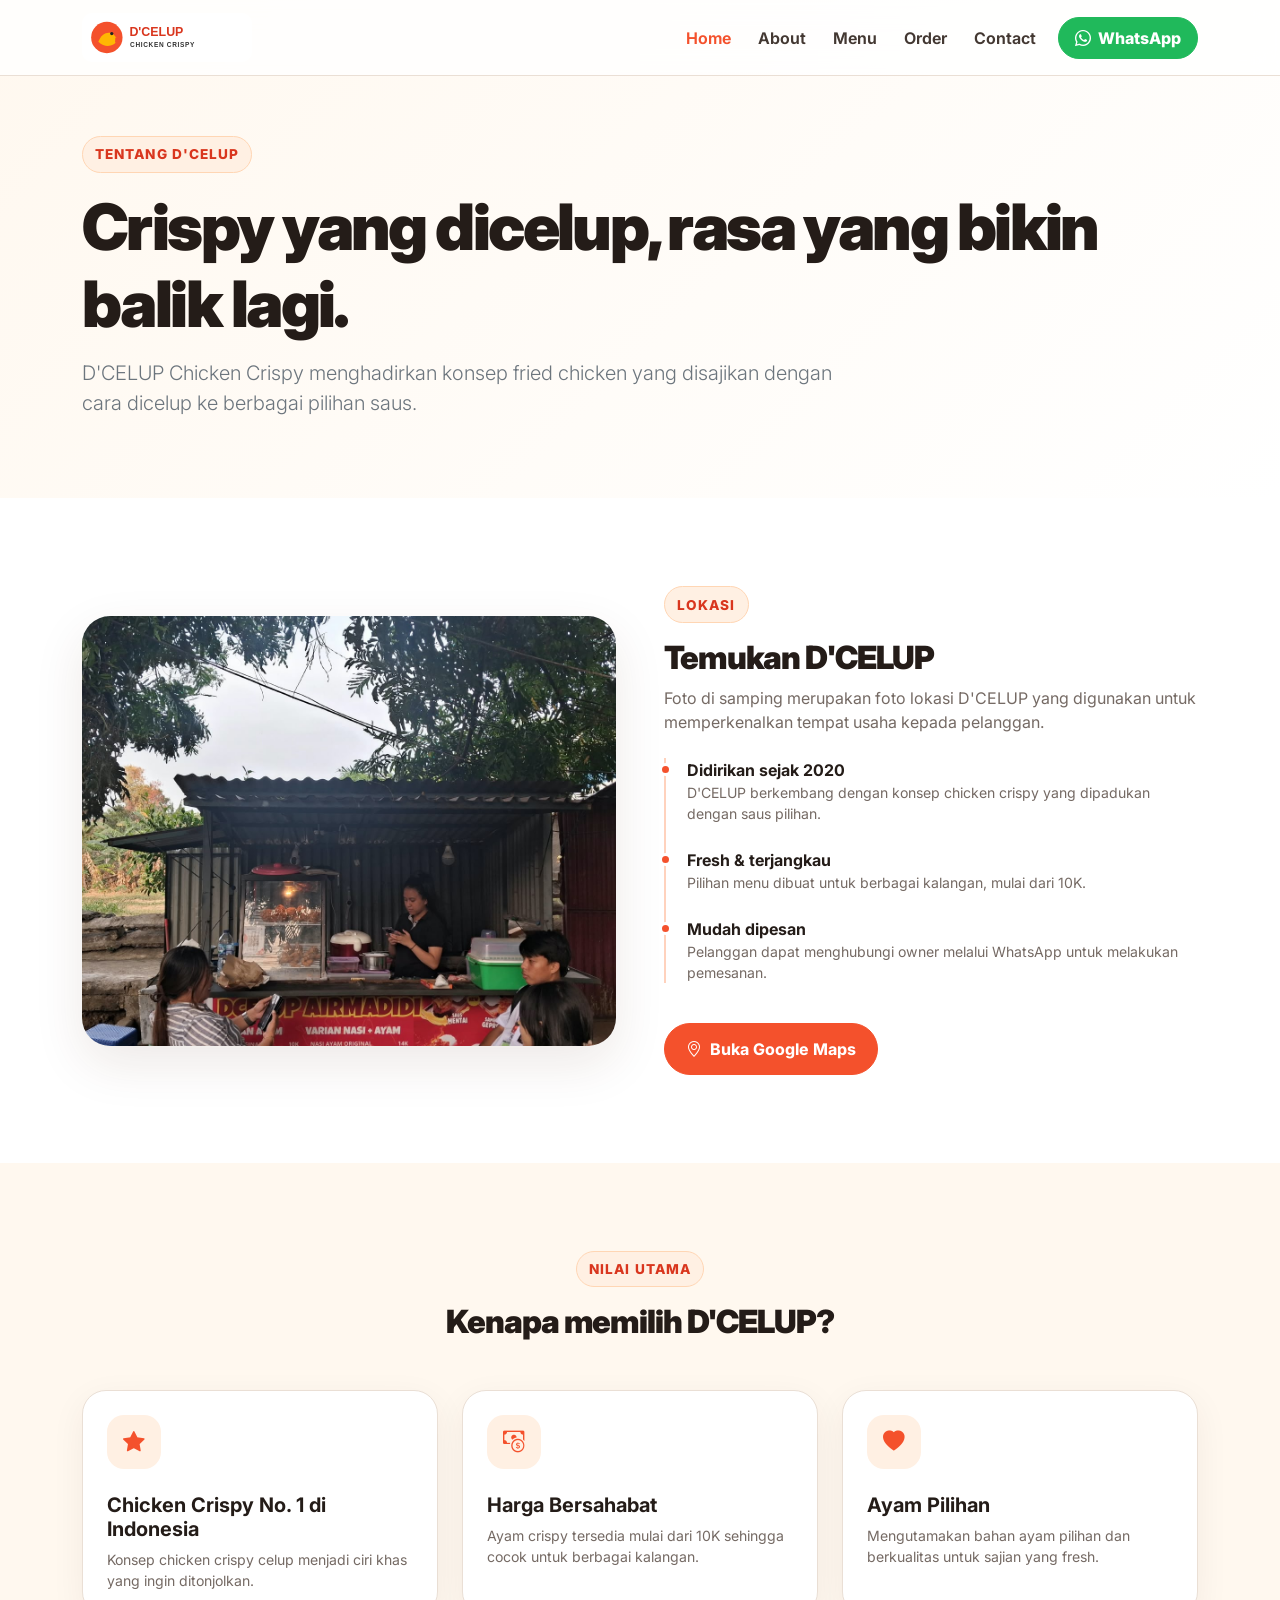
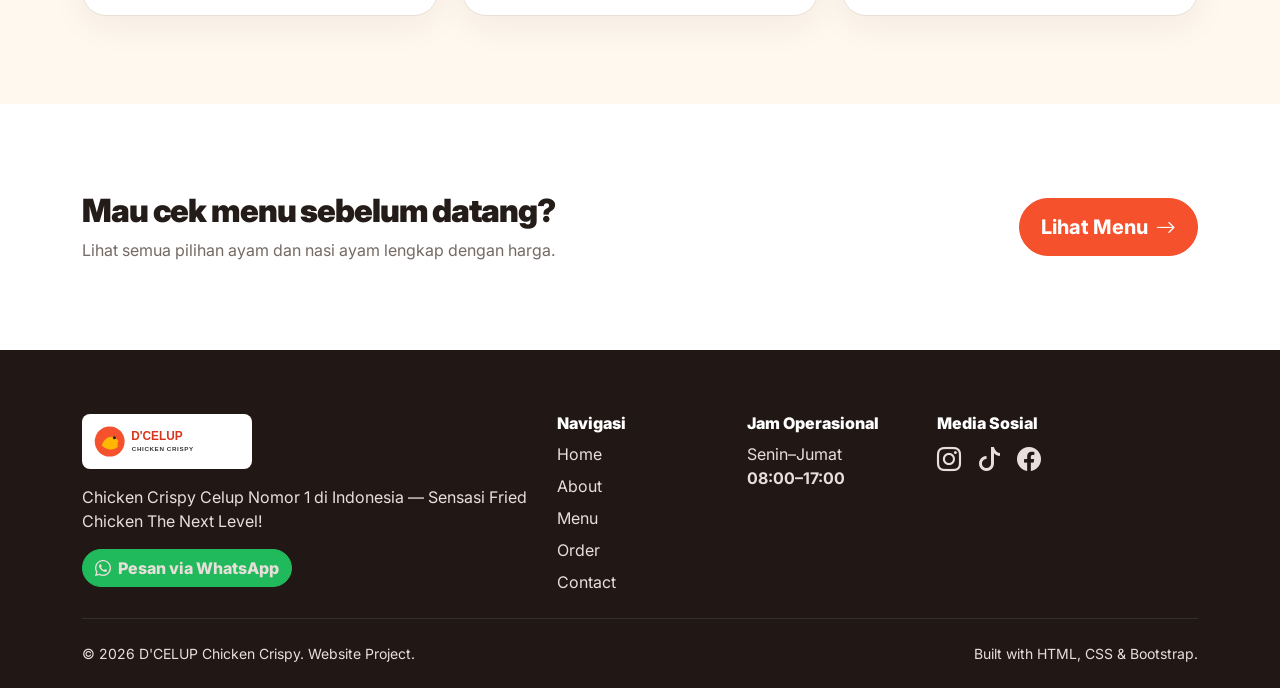
==== about.html @ a6c4eaf3 "first commit" ====
<!doctype html>
<html lang="id">

<head>
  <meta charset="utf-8">
  <meta name="viewport" content="width=device-width, initial-scale=1">
  <title>About | D'CELUP Chicken Crispy</title>

  <link href="https://cdn.jsdelivr.net/npm/bootstrap@5.3.8/dist/css/bootstrap.min.css" rel="stylesheet">
  <link rel="preconnect" href="https://fonts.googleapis.com">
  <link rel="preconnect" href="https://fonts.gstatic.com" crossorigin>
  <link href="https://fonts.googleapis.com/css2?family=Inter:wght@400;500;600;700;800;900&display=swap"
    rel="stylesheet">
  <link href="https://cdn.jsdelivr.net/npm/bootstrap-icons@1.13.1/font/bootstrap-icons.min.css" rel="stylesheet">
  <link rel="stylesheet" href="css/style.css">

</head>

<body>

  <header>
    <nav class="navbar navbar-expand-lg fixed-top">
      <div class="container">
        <a class="navbar-brand" href="index.html" aria-label="D'CELUP Home">
          <img src="images/logo.svg" alt="D'CELUP Chicken Crispy" class="brand-logo">
        </a>
        <button class="navbar-toggler" type="button" data-bs-toggle="collapse" data-bs-target="#mainNav"
          aria-controls="mainNav" aria-expanded="false" aria-label="Buka menu">
          <span class="navbar-toggler-icon"></span>
        </button>
        <div class="collapse navbar-collapse" id="mainNav">
          <ul class="navbar-nav ms-auto align-items-lg-center">
            <li class="nav-item"><a class="nav-link active" href="index.html">Home</a></li>
            <li class="nav-item"><a class="nav-link " href="about.html">About</a>
            </li>
            <li class="nav-item"><a class="nav-link " href="menu.html">Menu</a></li>
            <li class="nav-item"><a class="nav-link " href="order.html">Order</a>
            </li>
            <li class="nav-item"><a class="nav-link " href="contact.html">Contact</a>
            </li>
            <li class="nav-item ms-lg-2 mt-2 mt-lg-0">
              <a class="btn wa-btn px-3 py-2"
                href="https://wa.me/6285345034011?text=Halo D'CELUP, saya ingin memesan.%0ANama Pembeli: %0AMenu: %0AJumlah: %0AAmbil Jam Berapa: %0AKeterangan: "
                target="_blank" rel="noopener">
                <i class="bi bi-whatsapp me-1"></i> WhatsApp
              </a>
            </li>
          </ul>
        </div>
      </div>
    </nav>
  </header>

  <main>
    <section class="page-hero">
      <div class="container"><span class="kicker">Tentang D'CELUP</span>
        <h1 class="display-3 mt-3">Crispy yang dicelup, rasa yang bikin balik lagi.</h1>
        <p class="lead text-secondary mt-3" style="max-width:780px">D'CELUP Chicken Crispy menghadirkan konsep fried
          chicken yang disajikan dengan cara dicelup ke berbagai pilihan saus.</p>
      </div>
    </section>

    <section class="section">
      <div class="container">
        <div class="row align-items-center g-5">
          <div class="col-lg-6"><img src="images/location.jpg" alt="Lokasi D'CELUP Chicken Crispy" class="location-img">
          </div>
          <div class="col-lg-6">
            <span class="kicker">Lokasi</span>
            <h2 class="section-title mt-3">Temukan D'CELUP</h2>
            <p class="section-subtitle">Foto di samping merupakan foto lokasi D'CELUP yang digunakan untuk
              memperkenalkan tempat usaha kepada pelanggan.</p>
            <div class="timeline mt-4">
              <div class="timeline-item"><strong>Didirikan sejak 2020</strong>
                <p class="small-note mb-0">D'CELUP berkembang dengan konsep chicken crispy yang dipadukan dengan saus
                  pilihan.</p>
              </div>
              <div class="timeline-item"><strong>Fresh & terjangkau</strong>
                <p class="small-note mb-0">Pilihan menu dibuat untuk berbagai kalangan, mulai dari 10K.</p>
              </div>
              <div class="timeline-item"><strong>Mudah dipesan</strong>
                <p class="small-note mb-0">Pelanggan dapat menghubungi owner melalui WhatsApp untuk melakukan pemesanan.
                </p>
              </div>
            </div>
            <a href="https://maps.app.goo.gl/TrdpusA5huwTxyD39?g_st=ac" target="_blank" rel="noopener"
              class="btn btn-brand mt-3"><i class="bi bi-geo-alt me-1"></i> Buka Google Maps</a>
          </div>
        </div>
      </div>
    </section>

    <section class="section section-soft">
      <div class="container">
        <div class="text-center mb-5"><span class="kicker">Nilai utama</span>
          <h2 class="section-title mt-3">Kenapa memilih D'CELUP?</h2>
        </div>
        <div class="row g-4">
          <div class="col-md-4">
            <article class="card-clean feature-card">
              <div class="icon-box"><i class="bi bi-star-fill"></i></div>
              <h3 class="h5 fw-bold mt-4">Chicken Crispy No. 1 di Indonesia</h3>
              <p class="small-note mb-0">Konsep chicken crispy celup menjadi ciri khas yang ingin ditonjolkan.</p>
            </article>
          </div>
          <div class="col-md-4">
            <article class="card-clean feature-card">
              <div class="icon-box"><i class="bi bi-cash-coin"></i></div>
              <h3 class="h5 fw-bold mt-4">Harga Bersahabat</h3>
              <p class="small-note mb-0">Ayam crispy tersedia mulai dari 10K sehingga cocok untuk berbagai kalangan.</p>
            </article>
          </div>
          <div class="col-md-4">
            <article class="card-clean feature-card">
              <div class="icon-box"><i class="bi bi-heart-fill"></i></div>
              <h3 class="h5 fw-bold mt-4">Ayam Pilihan</h3>
              <p class="small-note mb-0">Mengutamakan bahan ayam pilihan dan berkualitas untuk sajian yang fresh.</p>
            </article>
          </div>
        </div>
      </div>
    </section>

    <section class="section">
      <div class="container">
        <div class="row g-4 align-items-center">
          <div class="col-lg-8">
            <h2 class="section-title">Mau cek menu sebelum datang?</h2>
            <p class="section-subtitle mb-0">Lihat semua pilihan ayam dan nasi ayam lengkap dengan harga.</p>
          </div>
          <div class="col-lg-4 text-lg-end"><a href="menu.html" class="btn btn-brand btn-lg">Lihat Menu <i
                class="bi bi-arrow-right ms-1"></i></a></div>
        </div>
      </div>
    </section>
  </main>


  <footer class="footer">
    <div class="container">
      <div class="row g-4">
        <div class="col-lg-5">
          <img src="images/logo.svg" alt="D'CELUP Chicken Crispy" class="brand-logo bg-white rounded-3 p-1 mb-3">
          <p class="mb-3">Chicken Crispy Celup Nomor 1 di Indonesia — Sensasi Fried Chicken The Next Level!</p>
          <a class="btn wa-btn"
            href="https://wa.me/6285345034011?text=Halo D'CELUP, saya ingin memesan.%0ANama Pembeli: %0AMenu: %0AJumlah: %0AAmbil Jam Berapa: %0AKeterangan: "
            target="_blank" rel="noopener"><i class="bi bi-whatsapp me-1"></i> Pesan via WhatsApp</a>
        </div>
        <div class="col-6 col-lg-2">
          <h6 class="footer-title">Navigasi</h6>
          <div class="d-grid gap-2">
            <a href="index.html">Home</a><a href="about.html">About</a><a href="menu.html">Menu</a><a
              href="order.html">Order</a><a href="contact.html">Contact</a>
          </div>
        </div>
        <div class="col-6 col-lg-2">
          <h6 class="footer-title">Jam Operasional</h6>
          <p class="mb-0">Senin–Jumat<br><strong>08:00–17:00</strong></p>
        </div>
        <div class="col-lg-3">
          <h6 class="footer-title">Media Sosial</h6>
          <div class="d-flex gap-3 fs-4">
            <a href="https://www.instagram.com/dcelupchickencrispy.id/" target="_blank" rel="noopener"
              aria-label="Instagram"><i class="bi bi-instagram"></i></a>
            <a href="https://www.tiktok.com/@dcelupchickencrispy.id" target="_blank" rel="noopener"
              aria-label="TikTok"><i class="bi bi-tiktok"></i></a>
            <a href="https://www.facebook.com/p/Bisnis-Dcelup-Chicken-Crispy-61556764181419/" target="_blank"
              rel="noopener" aria-label="Facebook"><i class="bi bi-facebook"></i></a>
          </div>
        </div>
      </div>
      <hr class="border-secondary my-4">
      <div class="d-flex flex-column flex-md-row justify-content-between gap-2 small">
        <span>© 2026 D'CELUP Chicken Crispy. Website Project.</span>
        <span>Built with HTML, CSS &amp; Bootstrap.</span>
      </div>
    </div>
  </footer>
  <script src="https://cdn.jsdelivr.net/npm/bootstrap@5.3.8/dist/js/bootstrap.bundle.min.js"></script>
</body>

</html>
---- css/style.css ----
:root {
  --orange: #f4512c;
  --orange-dark: #c9371c;
  --red: #d9361e;
  --cream: #fff8ef;
  --cream-2: #fff0dc;
  --ink: #241c18;
  --muted: #756a64;
  --line: #eadfd5;
  --shadow: 0 18px 50px rgba(75, 42, 22, .10);
}

* {
  box-sizing: border-box
}

html {
  scroll-behavior: smooth
}

body {
  font-family: Inter, system-ui, -apple-system, BlinkMacSystemFont, "Segoe UI", sans-serif;
  color: var(--ink);
  background: #fff
}

a {
  text-decoration: none
}

.navbar {
  background: rgba(255, 255, 255, .8);
  backdrop-filter: blur(12px);
  box-shadow: 0 1px 0 var(--line)
}

.brand-logo {
  width: 170px;
  height: auto
}

.navbar .nav-link {
  font-weight: 650;
  color: #433832 !important;
  padding: .7rem .85rem !important
}

.navbar .nav-link:hover,
.navbar .nav-link.active {
  color: var(--orange) !important
}

.btn-brand {
  background: var(--orange);
  border-color: var(--orange);
  color: #fff;
  font-weight: 750;
  border-radius: 999px;
  padding: .8rem 1.3rem
}

.btn-brand:hover {
  background: var(--orange-dark);
  border-color: var(--orange-dark);
  color: #fff
}

.btn-outline-brand {
  border: 2px solid var(--orange);
  color: var(--orange);
  font-weight: 750;
  border-radius: 999px;
  padding: .72rem 1.25rem
}

.btn-outline-brand:hover {
  background: var(--orange);
  color: #fff
}

.hero {
  min-height: 82vh;
  display: flex;
  align-items: center;
  background: radial-gradient(circle at 90% 15%, #ffe1bd 0, #fff8ef 38%, #fff 72%);
  padding: 7rem 0 4rem;
  overflow: hidden
}

.hero h1 {
  font-size: clamp(2.7rem, 6vw, 5.2rem);
  line-height: .98;
  font-weight: 900;
  letter-spacing: -.055em
}

.hero .lead {
  font-size: 1.12rem;
  color: var(--muted);
  max-width: 610px
}

.kicker {
  display: inline-flex;
  gap: .5rem;
  align-items: center;
  background: #fff0e3;
  color: var(--red);
  border: 1px solid #ffd6b4;
  padding: .45rem .75rem;
  border-radius: 999px;
  font-size: .85rem;
  font-weight: 800;
  text-transform: uppercase;
  letter-spacing: .08em
}

.hero-art {
  width: 100%;
  border-radius: 34px;
  box-shadow: var(--shadow)
}

.section {
  padding: 5.5rem 0
}

.section-soft {
  background: var(--cream)
}

.section-title {
  font-weight: 900;
  letter-spacing: -.035em
}

.section-subtitle {
  color: var(--muted);
  max-width: 680px
}

.card-clean {
  border: 1px solid var(--line);
  border-radius: 24px;
  box-shadow: 0 10px 35px rgba(75, 42, 22, .06);
  overflow: hidden;
  background: #fff;
  height: 100%;
  transition: .25s ease
}

.card-clean:hover {
  transform: translateY(-5px);
  box-shadow: 0 18px 45px rgba(75, 42, 22, .12)
}

.product-img {
  width: 100%;
  aspect-ratio: 1.25;
  object-fit: cover;
  background: var(--cream)
}

.price {
  font-weight: 900;
  color: var(--red);
  font-size: 1.15rem
}

.badge-soft {
  background: #fff0e3;
  color: var(--red);
  font-weight: 750
}

.icon-box {
  width: 54px;
  height: 54px;
  border-radius: 17px;
  background: #fff0e3;
  color: var(--orange);
  display: grid;
  place-items: center;
  font-size: 1.35rem
}

.feature-card {
  padding: 1.5rem
}

.stat {
  font-size: 2.2rem;
  font-weight: 900;
  color: var(--red)
}

.page-hero {
  padding: 8.5rem 0 4rem;
  background: linear-gradient(135deg, #fff8ef, #fff)
}

.page-hero h1 {
  font-weight: 900;
  letter-spacing: -.04em
}

.location-img {
  width: 100%;
  height: 430px;
  object-fit: cover;
  border-radius: 28px;
  box-shadow: var(--shadow)
}

.order-panel {
  background: #251b17;
  color: #fff;
  border-radius: 30px;
  padding: 2rem;
  box-shadow: var(--shadow)
}

.order-panel .muted {
  color: #d6cbc5
}

.wa-btn {
  background: #20b95b;
  border-color: #20b95b;
  color: #fff;
  font-weight: 800;
  border-radius: 999px
}

.wa-btn:hover {
  background: #149746;
  border-color: #149746;
  color: #fff
}

.social-link {
  display: flex;
  align-items: center;
  gap: .8rem;
  color: var(--ink);
  font-weight: 700;
  padding: .85rem 0;
  border-bottom: 1px solid var(--line)
}

.social-link:hover {
  color: var(--orange)
}

.form-control,
.form-select {
  border-radius: 14px;
  padding: .8rem 1rem;
  border: 1px solid #ddd0c6
}

.form-control:focus,
.form-select:focus {
  border-color: var(--orange);
  box-shadow: 0 0 0 .2rem rgba(244, 81, 44, .12)
}

.rating input {
  display: none
}

.rating label {
  font-size: 2rem;
  color: #cfc5bf;
  cursor: pointer;
  transition: .15s
}

.rating input:checked~label,
.rating label:hover,
.rating label:hover~label {
  color: #ffad0a
}

.footer {
  background: #211815;
  color: #e9dfda;
  padding: 4rem 0 1.5rem
}

.footer a {
  color: #e9dfda
}

.footer a:hover {
  color: #ffb08e
}

.footer-title {
  font-weight: 850;
  color: #fff
}

.gallery-img {
  width: 100%;
  aspect-ratio: 1/1;
  object-fit: cover;
  border-radius: 20px;
  border: 1px solid var(--line)
}

.timeline {
  border-left: 2px solid #ffd2bd;
  padding-left: 1.3rem
}

.timeline-item {
  position: relative;
  margin-bottom: 1.5rem
}

.timeline-item:before {
  content: "";
  position: absolute;
  width: 13px;
  height: 13px;
  background: var(--orange);
  border-radius: 50%;
  left: -1.76rem;
  top: .35rem;
  border: 3px solid #fff
}

.small-note {
  font-size: .88rem;
  color: var(--muted)
}

@media(max-width:991px) {
  .hero {
    padding-top: 6.5rem
  }

  .hero-art {
    margin-top: 2rem
  }

  .location-img {
    height: 350px
  }
}

@media(max-width:575px) {
  .brand-logo {
    width: 145px
  }

  .hero {
    min-height: auto;
    padding: 6rem 0 3.5rem
  }

  .section {
    padding: 4rem 0
  }

  .page-hero {
    padding: 7rem 0 3rem
  }

  .location-img {
    height: 270px
  }
}
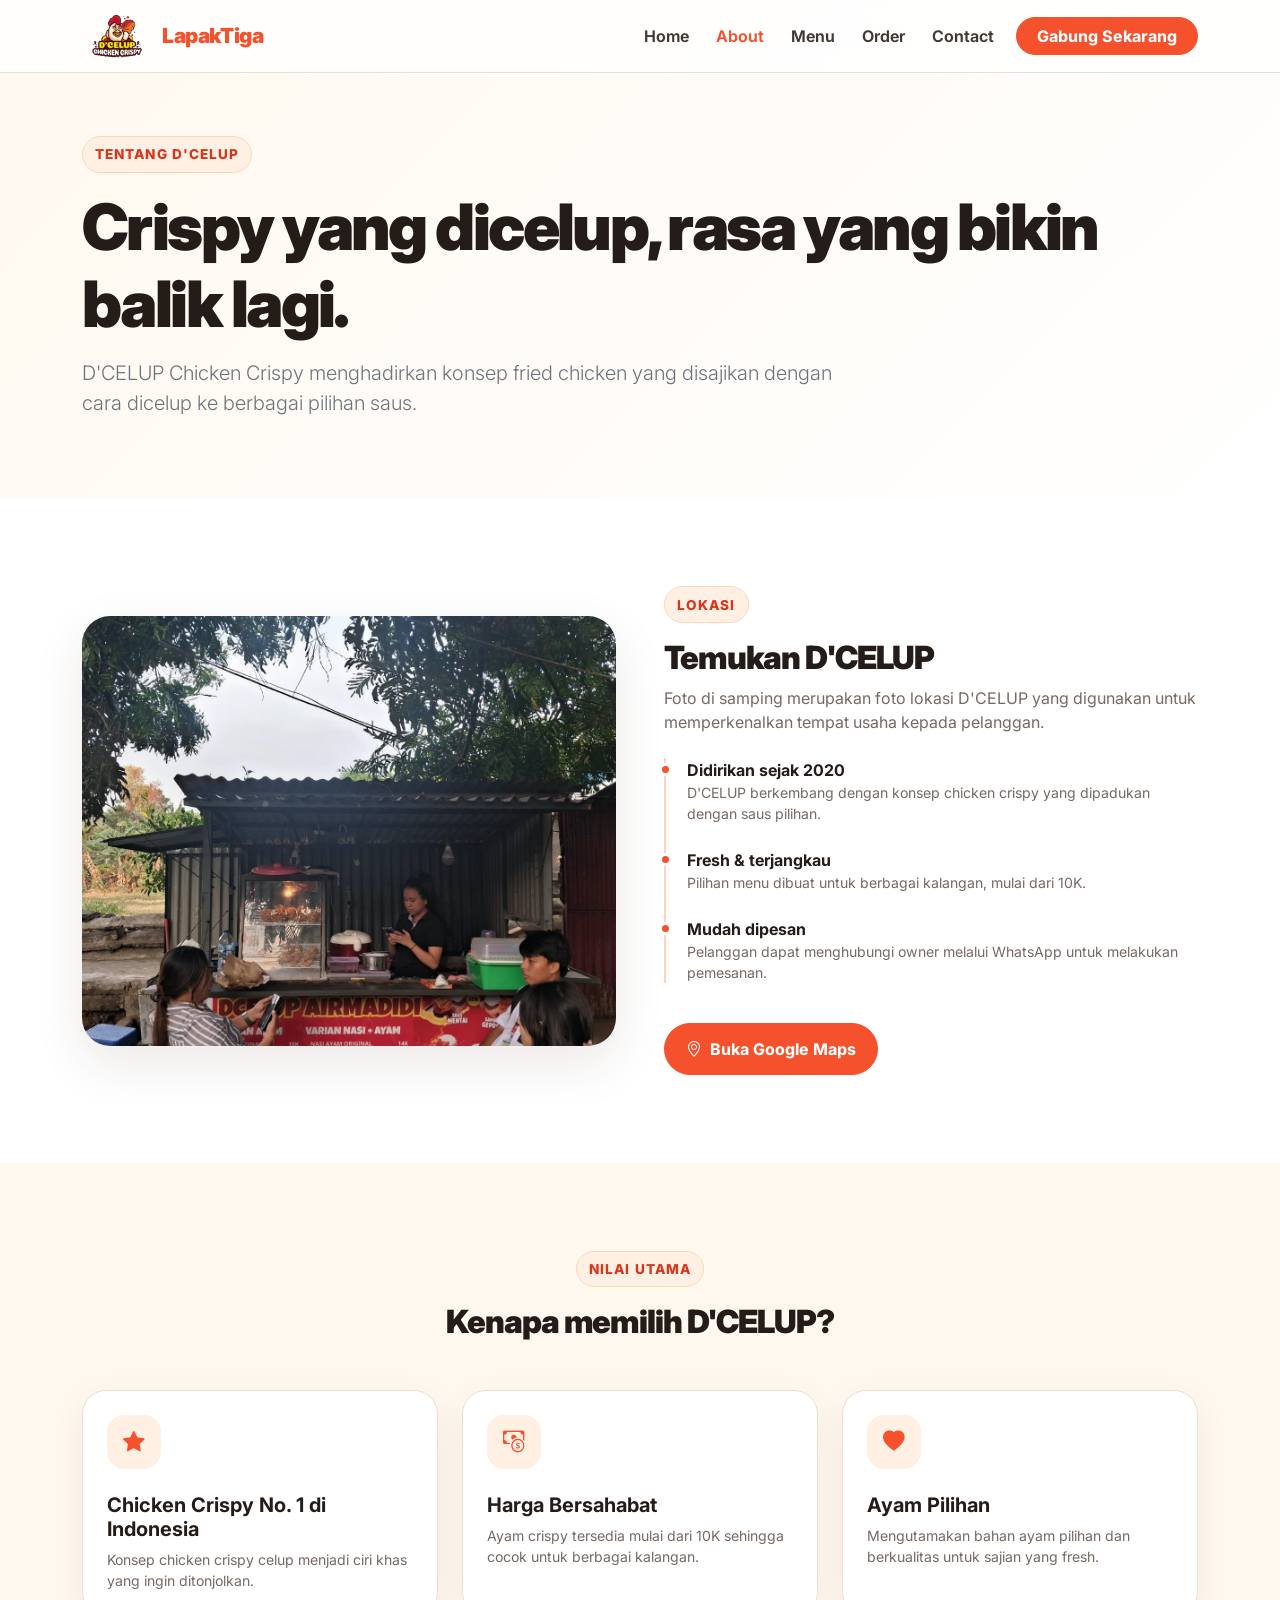
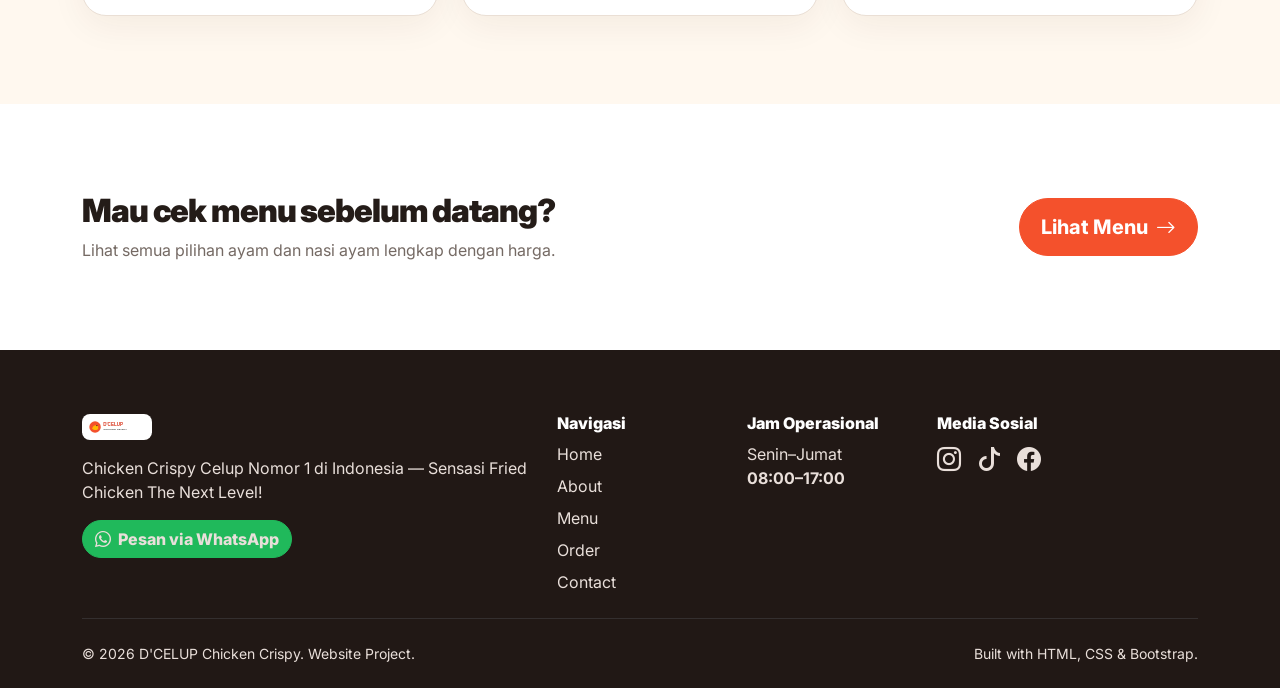
==== commit 7bb3e79a: "perubahan difile-file" ====
--- a/about.html
+++ b/about.html
@@ -21,8 +21,8 @@
   <header>
     <nav class="navbar navbar-expand-lg fixed-top">
       <div class="container">
-        <a class="navbar-brand" href="index.html" aria-label="D'CELUP Home">
-          <img src="images/logo.svg" alt="D'CELUP Chicken Crispy" class="brand-logo">
+        <a class="navbar-brand d-flex align-items-center" href="index.html" aria-label="D'CELUP Home">
+          <img src="images/logo/image.png" alt="D'CELUP Chicken Crispy" class="brand-logo"><span class="brand-text">LapakTiga</span>
         </a>
         <button class="navbar-toggler" type="button" data-bs-toggle="collapse" data-bs-target="#mainNav"
           aria-controls="mainNav" aria-expanded="false" aria-label="Buka menu">
@@ -30,19 +30,19 @@
         </button>
         <div class="collapse navbar-collapse" id="mainNav">
           <ul class="navbar-nav ms-auto align-items-lg-center">
-            <li class="nav-item"><a class="nav-link active" href="index.html">Home</a></li>
-            <li class="nav-item"><a class="nav-link " href="about.html">About</a>
+            <li class="nav-item"><a class="nav-link" href="index.html">Home</a></li>
+            <li class="nav-item"><a class="nav-link active" href="about.html">About</a>
             </li>
-            <li class="nav-item"><a class="nav-link " href="menu.html">Menu</a></li>
-            <li class="nav-item"><a class="nav-link " href="order.html">Order</a>
+            <li class="nav-item"><a class="nav-link" href="menu.html">Menu</a></li>
+            <li class="nav-item"><a class="nav-link" href="order.html">Order</a>
             </li>
-            <li class="nav-item"><a class="nav-link " href="contact.html">Contact</a>
+            <li class="nav-item"><a class="nav-link" href="contact.html">Contact</a>
             </li>
             <li class="nav-item ms-lg-2 mt-2 mt-lg-0">
-              <a class="btn wa-btn px-3 py-2"
-                href="https://wa.me/6285345034011?text=Halo D'CELUP, saya ingin memesan.%0ANama Pembeli: %0AMenu: %0AJumlah: %0AAmbil Jam Berapa: %0AKeterangan: "
+              <a class="btn btn-brand"
+                href="https://api.whatsapp.com/send/?phone=6281233300582&text=Halo+Mba+Fauziah%2C+saya+tertarik+dengan+info+kemitraan+D%27Celup+Chicken+Crispy&type=phone_number&app_absent=0"
                 target="_blank" rel="noopener">
-                <i class="bi bi-whatsapp me-1"></i> WhatsApp
+                Gabung Sekarang
               </a>
             </li>
           </ul>
--- a/css/style.css
+++ b/css/style.css
@@ -29,20 +29,40 @@
 }
 
 .navbar {
+  padding-top: 1px;
+  padding-bottom: 1px;
+  min-height: 45px;
   background: rgba(255, 255, 255, .8);
   backdrop-filter: blur(12px);
   box-shadow: 0 1px 0 var(--line)
 }
 
+.navbar-brand {
+  padding: 0 !important;
+}
+
 .brand-logo {
-  width: 170px;
-  height: auto
+  width: 70px;
+  height: auto;
+  object-fit: contain;
+}
+
+.brand-text {
+  font-weight: 900;
+  font-size: 1.3rem;
+  color: var(--orange);
+  margin-left: 10px;
+  letter-spacing: -0.02em;
 }
 
 .navbar .nav-link {
   font-weight: 650;
   color: #433832 !important;
-  padding: .7rem .85rem !important
+  padding: .2rem .85rem !important
+}
+
+.navbar .btn {
+  padding: 0.4rem 1.25rem !important;
 }
 
 .navbar .nav-link:hover,
@@ -56,13 +76,13 @@
   color: #fff;
   font-weight: 750;
   border-radius: 999px;
-  padding: .8rem 1.3rem
+  padding: .8rem 1.3rem;
 }
 
 .btn-brand:hover {
   background: var(--orange-dark);
   border-color: var(--orange-dark);
-  color: #fff
+  color: #fff;
 }
 
 .btn-outline-brand {
@@ -70,12 +90,12 @@
   color: var(--orange);
   font-weight: 750;
   border-radius: 999px;
-  padding: .72rem 1.25rem
+  padding: .72rem 1.25rem;
 }
 
 .btn-outline-brand:hover {
   background: var(--orange);
-  color: #fff
+  color: #fff;
 }
 
 .hero {
@@ -84,20 +104,20 @@
   align-items: center;
   background: radial-gradient(circle at 90% 15%, #ffe1bd 0, #fff8ef 38%, #fff 72%);
   padding: 7rem 0 4rem;
-  overflow: hidden
+  overflow: hidden;
 }
 
 .hero h1 {
   font-size: clamp(2.7rem, 6vw, 5.2rem);
   line-height: .98;
   font-weight: 900;
-  letter-spacing: -.055em
+  letter-spacing: -.055em;
 }
 
 .hero .lead {
   font-size: 1.12rem;
   color: var(--muted);
-  max-width: 610px
+  max-width: 610px;
 }
 
 .kicker {
@@ -112,7 +132,7 @@
   font-size: .85rem;
   font-weight: 800;
   text-transform: uppercase;
-  letter-spacing: .08em
+  letter-spacing: .08em;
 }
 
 .hero-art {
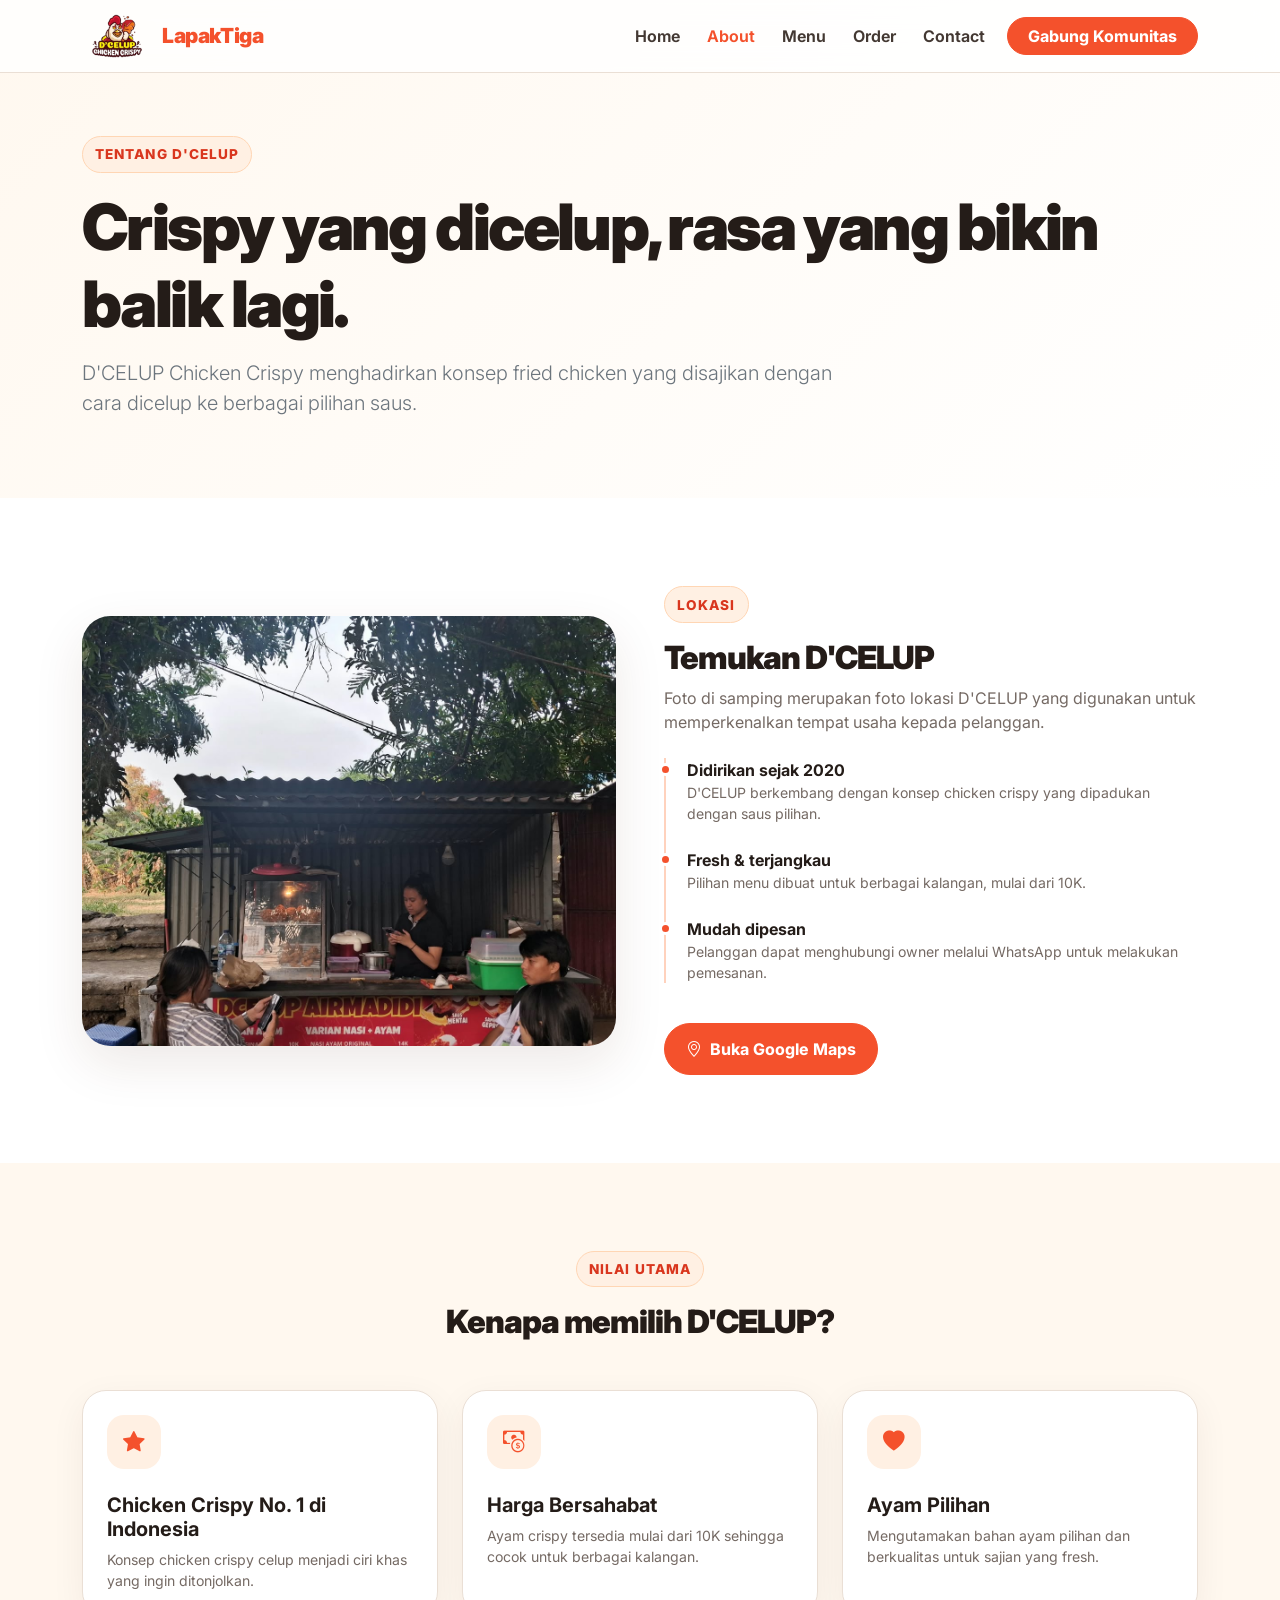
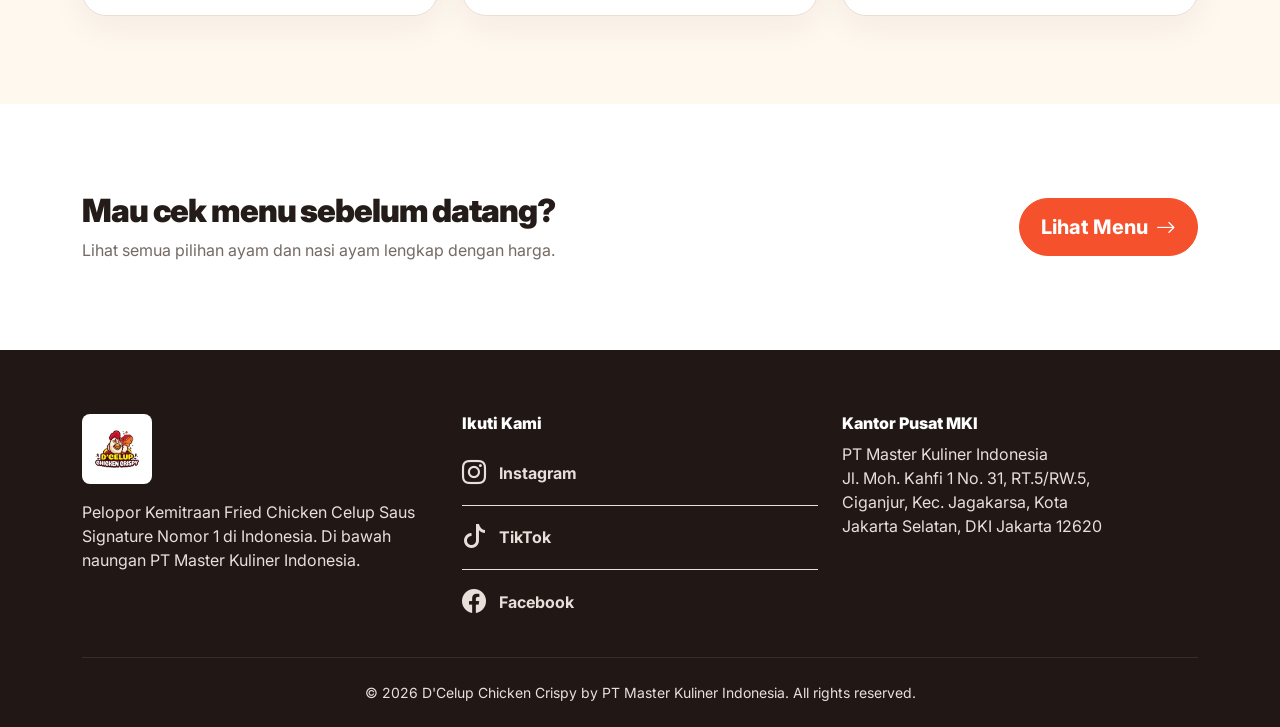
==== commit 2e56d628: "perubahan sedikit" ====
--- a/about.html
+++ b/about.html
@@ -22,7 +22,8 @@
     <nav class="navbar navbar-expand-lg fixed-top">
       <div class="container">
         <a class="navbar-brand d-flex align-items-center" href="index.html" aria-label="D'CELUP Home">
-          <img src="images/logo/image.png" alt="D'CELUP Chicken Crispy" class="brand-logo"><span class="brand-text">LapakTiga</span>
+          <img src="images/logo/image.png" alt="D'CELUP Chicken Crispy" class="brand-logo"><span
+            class="brand-text">LapakTiga</span>
         </a>
         <button class="navbar-toggler" type="button" data-bs-toggle="collapse" data-bs-target="#mainNav"
           aria-controls="mainNav" aria-expanded="false" aria-label="Buka menu">
@@ -42,7 +43,7 @@
               <a class="btn btn-brand"
                 href="https://api.whatsapp.com/send/?phone=6281233300582&text=Halo+Mba+Fauziah%2C+saya+tertarik+dengan+info+kemitraan+D%27Celup+Chicken+Crispy&type=phone_number&app_absent=0"
                 target="_blank" rel="noopener">
-                Gabung Sekarang
+                Gabung Komunitas
               </a>
             </li>
           </ul>
@@ -139,40 +140,26 @@
   <footer class="footer">
     <div class="container">
       <div class="row g-4">
-        <div class="col-lg-5">
-          <img src="images/logo.svg" alt="D'CELUP Chicken Crispy" class="brand-logo bg-white rounded-3 p-1 mb-3">
-          <p class="mb-3">Chicken Crispy Celup Nomor 1 di Indonesia — Sensasi Fried Chicken The Next Level!</p>
-          <a class="btn wa-btn"
-            href="https://wa.me/6285345034011?text=Halo D'CELUP, saya ingin memesan.%0ANama Pembeli: %0AMenu: %0AJumlah: %0AAmbil Jam Berapa: %0AKeterangan: "
-            target="_blank" rel="noopener"><i class="bi bi-whatsapp me-1"></i> Pesan via WhatsApp</a>
+        <div class="col-lg-4">
+          <img src="images/logo/image.png" alt="D'CELUP Chicken Crispy" class="brand-logo bg-white rounded-3 p-1 mb-3">
+          <p class="mb-0">Pelopor Kemitraan Fried Chicken Celup Saus Signature Nomor 1 di Indonesia. Di bawah naungan PT Master Kuliner Indonesia.</p>
         </div>
-        <div class="col-6 col-lg-2">
-          <h6 class="footer-title">Navigasi</h6>
-          <div class="d-grid gap-2">
-            <a href="index.html">Home</a><a href="about.html">About</a><a href="menu.html">Menu</a><a
-              href="order.html">Order</a><a href="contact.html">Contact</a>
+        <div class="col-md-6 col-lg-4">
+          <h6 class="footer-title">Ikuti Kami</h6>
+          <div class="d-flex flex-column">
+            <a href="https://www.instagram.com/dcelupchickencrispy.id/" target="_blank" rel="noopener" class="social-link" aria-label="Instagram"><i class="bi bi-instagram fs-4"></i> Instagram</a>
+            <a href="https://www.tiktok.com/@dcelupchickencrispy.id" target="_blank" rel="noopener" class="social-link" aria-label="TikTok"><i class="bi bi-tiktok fs-4"></i> TikTok</a>
+            <a href="https://www.facebook.com/p/Bisnis-Dcelup-Chicken-Crispy-61556764181419/" target="_blank" rel="noopener" class="social-link border-0" aria-label="Facebook"><i class="bi bi-facebook fs-4"></i> Facebook</a>
           </div>
         </div>
-        <div class="col-6 col-lg-2">
-          <h6 class="footer-title">Jam Operasional</h6>
-          <p class="mb-0">Senin–Jumat<br><strong>08:00–17:00</strong></p>
-        </div>
-        <div class="col-lg-3">
-          <h6 class="footer-title">Media Sosial</h6>
-          <div class="d-flex gap-3 fs-4">
-            <a href="https://www.instagram.com/dcelupchickencrispy.id/" target="_blank" rel="noopener"
-              aria-label="Instagram"><i class="bi bi-instagram"></i></a>
-            <a href="https://www.tiktok.com/@dcelupchickencrispy.id" target="_blank" rel="noopener"
-              aria-label="TikTok"><i class="bi bi-tiktok"></i></a>
-            <a href="https://www.facebook.com/p/Bisnis-Dcelup-Chicken-Crispy-61556764181419/" target="_blank"
-              rel="noopener" aria-label="Facebook"><i class="bi bi-facebook"></i></a>
-          </div>
+        <div class="col-md-6 col-lg-4">
+          <h6 class="footer-title">Kantor Pusat MKI</h6>
+          <p class="mb-0">PT Master Kuliner Indonesia<br>Jl. Moh. Kahfi 1 No. 31, RT.5/RW.5,<br>Ciganjur, Kec. Jagakarsa, Kota<br>Jakarta Selatan, DKI Jakarta 12620</p>
         </div>
       </div>
       <hr class="border-secondary my-4">
-      <div class="d-flex flex-column flex-md-row justify-content-between gap-2 small">
-        <span>© 2026 D'CELUP Chicken Crispy. Website Project.</span>
-        <span>Built with HTML, CSS &amp; Bootstrap.</span>
+      <div class="d-flex flex-column flex-md-row justify-content-center gap-2 small">
+        <span>&copy; 2026 D'Celup Chicken Crispy by PT Master Kuliner Indonesia. All rights reserved.</span>
       </div>
     </div>
   </footer>
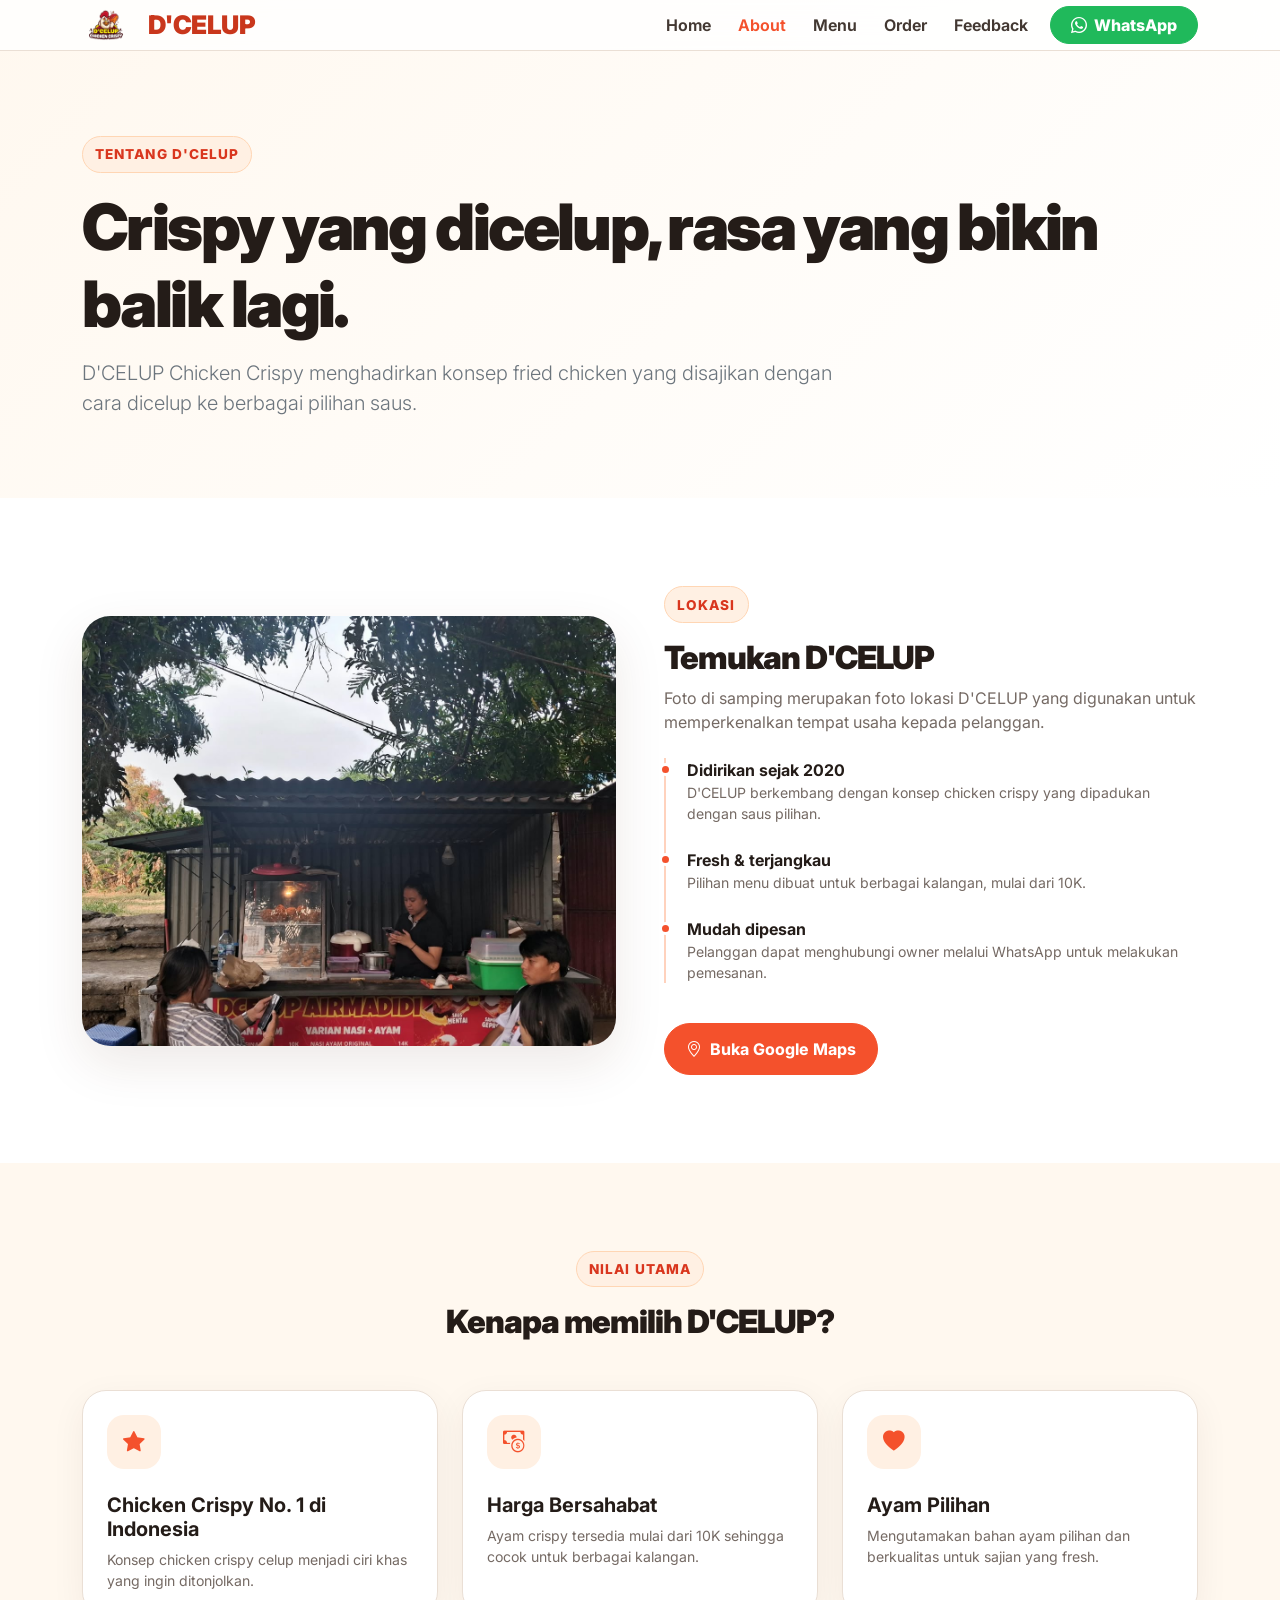
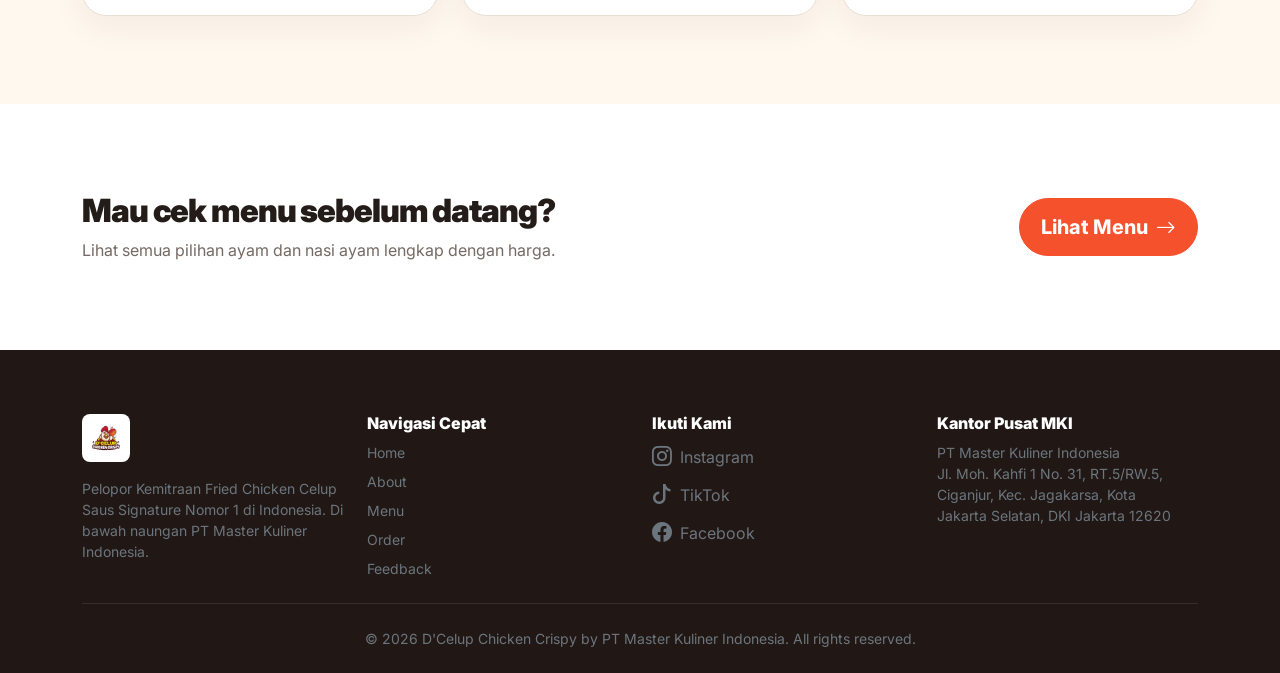
==== commit 2cdb31f7: "sedikit perubahan" ====
--- a/about.html
+++ b/about.html
@@ -19,34 +19,42 @@
 <body>
 
   <header>
-    <nav class="navbar navbar-expand-lg fixed-top">
+    <nav class="navbar navbar-expand-xl fixed-top">
       <div class="container">
         <a class="navbar-brand d-flex align-items-center" href="index.html" aria-label="D'CELUP Home">
-          <img src="images/logo/image.png" alt="D'CELUP Chicken Crispy" class="brand-logo"><span
-            class="brand-text">LapakTiga</span>
+          <img src="images/logo/image.png" alt="D'CELUP Chicken Crispy" class="brand-logo">
+          <span class="brand-text">D'CELUP</span>
         </a>
-        <button class="navbar-toggler" type="button" data-bs-toggle="collapse" data-bs-target="#mainNav"
-          aria-controls="mainNav" aria-expanded="false" aria-label="Buka menu">
+                                <button class="navbar-toggler border-0 shadow-none" type="button" data-bs-toggle="offcanvas" data-bs-target="#offcanvasNav"
+          aria-controls="offcanvasNav" aria-label="Buka menu">
           <span class="navbar-toggler-icon"></span>
         </button>
-        <div class="collapse navbar-collapse" id="mainNav">
-          <ul class="navbar-nav ms-auto align-items-lg-center">
+
+        <div class="offcanvas offcanvas-end" tabindex="-1" id="offcanvasNav" aria-labelledby="offcanvasNavLabel">
+          <div class="offcanvas-header border-bottom">
+            <h5 class="offcanvas-title d-flex align-items-center" id="offcanvasNavLabel">
+              <span class="brand-text fs-5">Menu Navigasi</span>
+            </h5>
+            <button type="button" class="btn-close shadow-none" data-bs-dismiss="offcanvas" aria-label="Tutup"></button>
+          </div>
+          <div class="offcanvas-body">
+            <ul class="navbar-nav ms-auto align-items-xl-center">
             <li class="nav-item"><a class="nav-link" href="index.html">Home</a></li>
             <li class="nav-item"><a class="nav-link active" href="about.html">About</a>
             </li>
             <li class="nav-item"><a class="nav-link" href="menu.html">Menu</a></li>
-            <li class="nav-item"><a class="nav-link" href="order.html">Order</a>
+            <li class="nav-item"><a class="nav-link" href="order.html">Order</a></li>
+            <li class="nav-item"><a class="nav-link" href="feedback.html">Feedback</a>
             </li>
-            <li class="nav-item"><a class="nav-link" href="contact.html">Contact</a>
-            </li>
-            <li class="nav-item ms-lg-2 mt-2 mt-lg-0">
-              <a class="btn btn-brand"
+            <li class="nav-item ms-xl-2 mt-2 mt-xl-0">
+              <a class="btn wa-btn px-3 py-2"
                 href="https://api.whatsapp.com/send/?phone=6281233300582&text=Halo+Mba+Fauziah%2C+saya+tertarik+dengan+info+kemitraan+D%27Celup+Chicken+Crispy&type=phone_number&app_absent=0"
                 target="_blank" rel="noopener">
-                Gabung Komunitas
+                <i class="bi bi-whatsapp me-1"></i> WhatsApp
               </a>
             </li>
           </ul>
+          </div>
         </div>
       </div>
     </nav>
@@ -140,25 +148,54 @@
   <footer class="footer">
     <div class="container">
       <div class="row g-4">
-        <div class="col-lg-4">
+        <!-- Kolom 1: Brand & Deskripsi -->
+        <div class="col-lg-3">
           <img src="images/logo/image.png" alt="D'CELUP Chicken Crispy" class="brand-logo bg-white rounded-3 p-1 mb-3">
-          <p class="mb-0">Pelopor Kemitraan Fried Chicken Celup Saus Signature Nomor 1 di Indonesia. Di bawah naungan PT Master Kuliner Indonesia.</p>
-        </div>
-        <div class="col-md-6 col-lg-4">
+          <p class="mb-0 small text-secondary">Pelopor Kemitraan Fried Chicken Celup Saus Signature Nomor 1 di
+            Indonesia. Di bawah naungan PT Master Kuliner Indonesia.</p>
+        </div>
+
+        <!-- Kolom 2: Peta Situs (Sitemap) -->
+        <div class="col-6 col-md-4 col-lg-3">
+          <h6 class="footer-title">Navigasi Cepat</h6>
+          <div class="d-flex flex-column gap-2 small">
+            <a href="index.html" class="text-decoration-none text-secondary hover-text-primary">Home</a>
+            <a href="about.html" class="text-decoration-none text-secondary hover-text-primary">About</a>
+            <a href="menu.html" class="text-decoration-none text-secondary hover-text-primary">Menu</a>
+            <a href="order.html" class="text-decoration-none text-secondary hover-text-primary">Order</a>
+            <a href="feedback.html" class="text-decoration-none text-secondary hover-text-primary">Feedback</a>
+          </div>
+        </div>
+
+        <!-- Kolom 3: Ikuti Kami -->
+        <div class="col-6 col-md-4 col-lg-3">
           <h6 class="footer-title">Ikuti Kami</h6>
-          <div class="d-flex flex-column">
-            <a href="https://www.instagram.com/dcelupchickencrispy.id/" target="_blank" rel="noopener" class="social-link" aria-label="Instagram"><i class="bi bi-instagram fs-4"></i> Instagram</a>
-            <a href="https://www.tiktok.com/@dcelupchickencrispy.id" target="_blank" rel="noopener" class="social-link" aria-label="TikTok"><i class="bi bi-tiktok fs-4"></i> TikTok</a>
-            <a href="https://www.facebook.com/p/Bisnis-Dcelup-Chicken-Crispy-61556764181419/" target="_blank" rel="noopener" class="social-link border-0" aria-label="Facebook"><i class="bi bi-facebook fs-4"></i> Facebook</a>
-          </div>
-        </div>
-        <div class="col-md-6 col-lg-4">
+          <div class="d-flex flex-column gap-2">
+            <a href="https://www.instagram.com/dcelupchickencrispy.id/" target="_blank" rel="noopener"
+              class="text-decoration-none text-secondary hover-text-primary d-flex align-items-center gap-2">
+              <i class="bi bi-instagram fs-5"></i> Instagram
+            </a>
+            <a href="https://www.tiktok.com/@dcelupchickencrispy.id" target="_blank" rel="noopener"
+              class="text-decoration-none text-secondary hover-text-primary d-flex align-items-center gap-2">
+              <i class="bi bi-tiktok fs-5"></i> TikTok
+            </a>
+            <a href="https://www.facebook.com/p/Bisnis-Dcelup-Chicken-Crispy-61556764181419/" target="_blank"
+              rel="noopener"
+              class="text-decoration-none text-secondary hover-text-primary d-flex align-items-center gap-2">
+              <i class="bi bi-facebook fs-5"></i> Facebook
+            </a>
+          </div>
+        </div>
+
+        <!-- Kolom 4: Kantor Pusat -->
+        <div class="col-md-4 col-lg-3">
           <h6 class="footer-title">Kantor Pusat MKI</h6>
-          <p class="mb-0">PT Master Kuliner Indonesia<br>Jl. Moh. Kahfi 1 No. 31, RT.5/RW.5,<br>Ciganjur, Kec. Jagakarsa, Kota<br>Jakarta Selatan, DKI Jakarta 12620</p>
-        </div>
-      </div>
-      <hr class="border-secondary my-4">
-      <div class="d-flex flex-column flex-md-row justify-content-center gap-2 small">
+          <p class="mb-0 small text-secondary">PT Master Kuliner Indonesia<br>Jl. Moh. Kahfi 1 No. 31,
+            RT.5/RW.5,<br>Ciganjur, Kec. Jagakarsa, Kota<br>Jakarta Selatan, DKI Jakarta 12620</p>
+        </div>
+      </div>
+      <hr class="border-secondary my-4 opacity-25">
+      <div class="text-center small text-secondary">
         <span>&copy; 2026 D'Celup Chicken Crispy by PT Master Kuliner Indonesia. All rights reserved.</span>
       </div>
     </div>
@@ -166,4 +203,8 @@
   <script src="https://cdn.jsdelivr.net/npm/bootstrap@5.3.8/dist/js/bootstrap.bundle.min.js"></script>
 </body>
 
-</html>+</html>
+
+
+
+
--- a/css/style.css
+++ b/css/style.css
@@ -136,9 +136,11 @@
 }
 
 .hero-art {
-  width: 100%;
+  width: 70%;
   border-radius: 34px;
-  box-shadow: var(--shadow)
+  box-shadow: var(--shadow);
+  height: 500px;
+  margin-left: 100px;
 }
 
 .section {
@@ -391,4 +393,144 @@
   .location-img {
     height: 270px
   }
-}+}
+/* HD Image Styling & Uniform Sizing */
+.product-img, .gallery-img {
+  width: 100%;
+  aspect-ratio: 4 / 3;
+  object-fit: cover;
+  background: var(--cream);
+  transition: transform 0.4s cubic-bezier(0.165, 0.84, 0.44, 1), filter 0.4s ease;
+  filter: contrast(1.02) brightness(1.0);
+}
+
+.gallery-img {
+  aspect-ratio: 1 / 1; /* For order.html grid */
+}
+
+/* Hover Zoom Effect for Premium Feel */
+.card-clean:hover .product-img,
+.product-card:hover .gallery-img {
+  transform: scale(1.08);
+  filter: contrast(1.05) brightness(1.03);
+}
+
+/* Utility for footer hover links */
+.hover-text-primary {
+  transition: color 0.2s ease;
+}
+.hover-text-primary:hover {
+  color: var(--red) !important;
+}
+
+/* BRAND & NAVBAR OVERRIDES */
+
+
+
+@media (max-width: 1199px) {
+  .navbar {
+    background-color: #fff !important;
+  }
+  .navbar-collapse {
+    background-color: #fff8ef;
+    border: 2px solid #1a2721;
+    border-radius: 16px;
+    padding: 1rem;
+    margin-top: 0.8rem;
+    box-shadow: 0 10px 25px rgba(0,0,0,0.1);
+  }
+  .navbar-nav {
+    text-align: left !important;
+    align-items: stretch !important;
+  }
+  .navbar-nav .nav-link {
+    color: #1a2721 !important;
+    font-weight: 700;
+    font-size: 1.1rem;
+    padding: 12px 20px;
+    border-radius: 12px;
+    margin-bottom: 8px;
+    transition: 0.2s;
+  }
+  .navbar-nav .nav-link:hover {
+    background-color: rgba(26, 39, 33, 0.05);
+  }
+  .navbar-nav .nav-link.active {
+    background-color: #1a2721 !important;
+    color: #fff !important;
+  }
+  .navbar-nav .wa-btn {
+    width: 100%;
+    margin-top: 10px;
+    padding: 14px;
+    font-size: 1.1rem;
+    border-radius: 12px;
+    background-color: #df5831 !important;
+    border: 2px solid #1a2721;
+    color: #fff !important;
+    display: flex;
+    justify-content: center;
+    box-shadow: 0 4px 0 #1a2721;
+  }
+  .navbar-nav .wa-btn:active {
+    transform: translateY(4px);
+    box-shadow: none;
+  }
+}
+
+
+
+
+/* BRAND & NAVBAR RESPONSIVENESS */
+.brand-logo {
+  width: auto;
+  margin-right: 8px;
+}
+.brand-text {
+  font-weight: 900;
+  color: var(--orange-dark, #e65c00);
+  letter-spacing: -0.02em;
+}
+
+/* Default (Laptop & PC) */
+.brand-logo {
+  height: 48px;
+}
+.brand-text {
+  font-size: 1.6rem;
+}
+
+/* HP & Tablet */
+@media (max-width: 1199px) {
+  .brand-logo {
+    height: 32px !important;
+  }
+  .brand-text {
+    font-size: 1.2rem;
+  }
+}
+
+/* HERO IMAGE FIX */
+.hero-art {
+  width: 100%;
+  max-width: 550px;
+  height: auto;
+  border-radius: 24px;
+  object-fit: cover;
+  box-shadow: 0 20px 40px rgba(75, 42, 22, 0.15);
+  display: block;
+  margin: 0 auto;
+  transition: transform 0.3s ease;
+}
+.hero-art:hover {
+  transform: translateY(-10px);
+}
+
+/* OFFCANVAS MOBILE FIX */
+.offcanvas-end {
+  max-width: 80vw !important;
+}
+.offcanvas-body {
+  overflow-y: auto !important;
+  overflow-x: hidden !important;
+}
